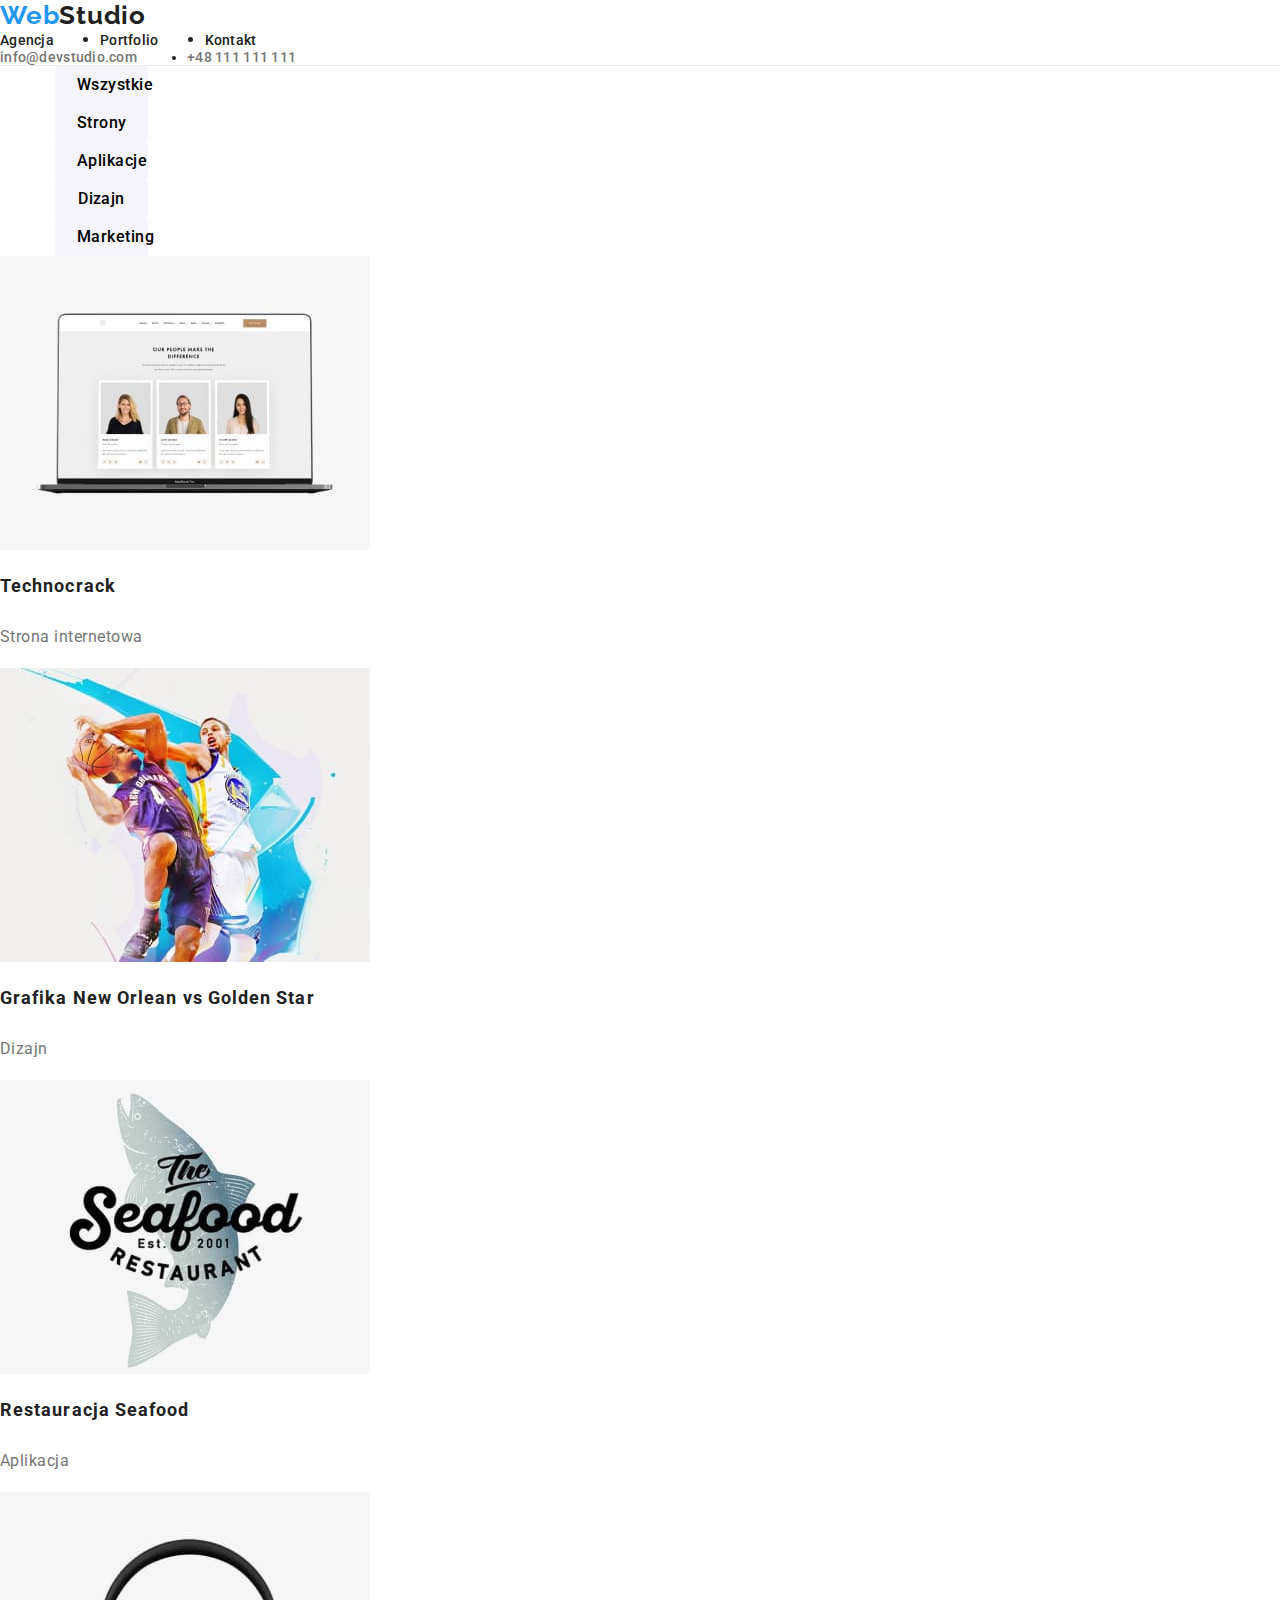
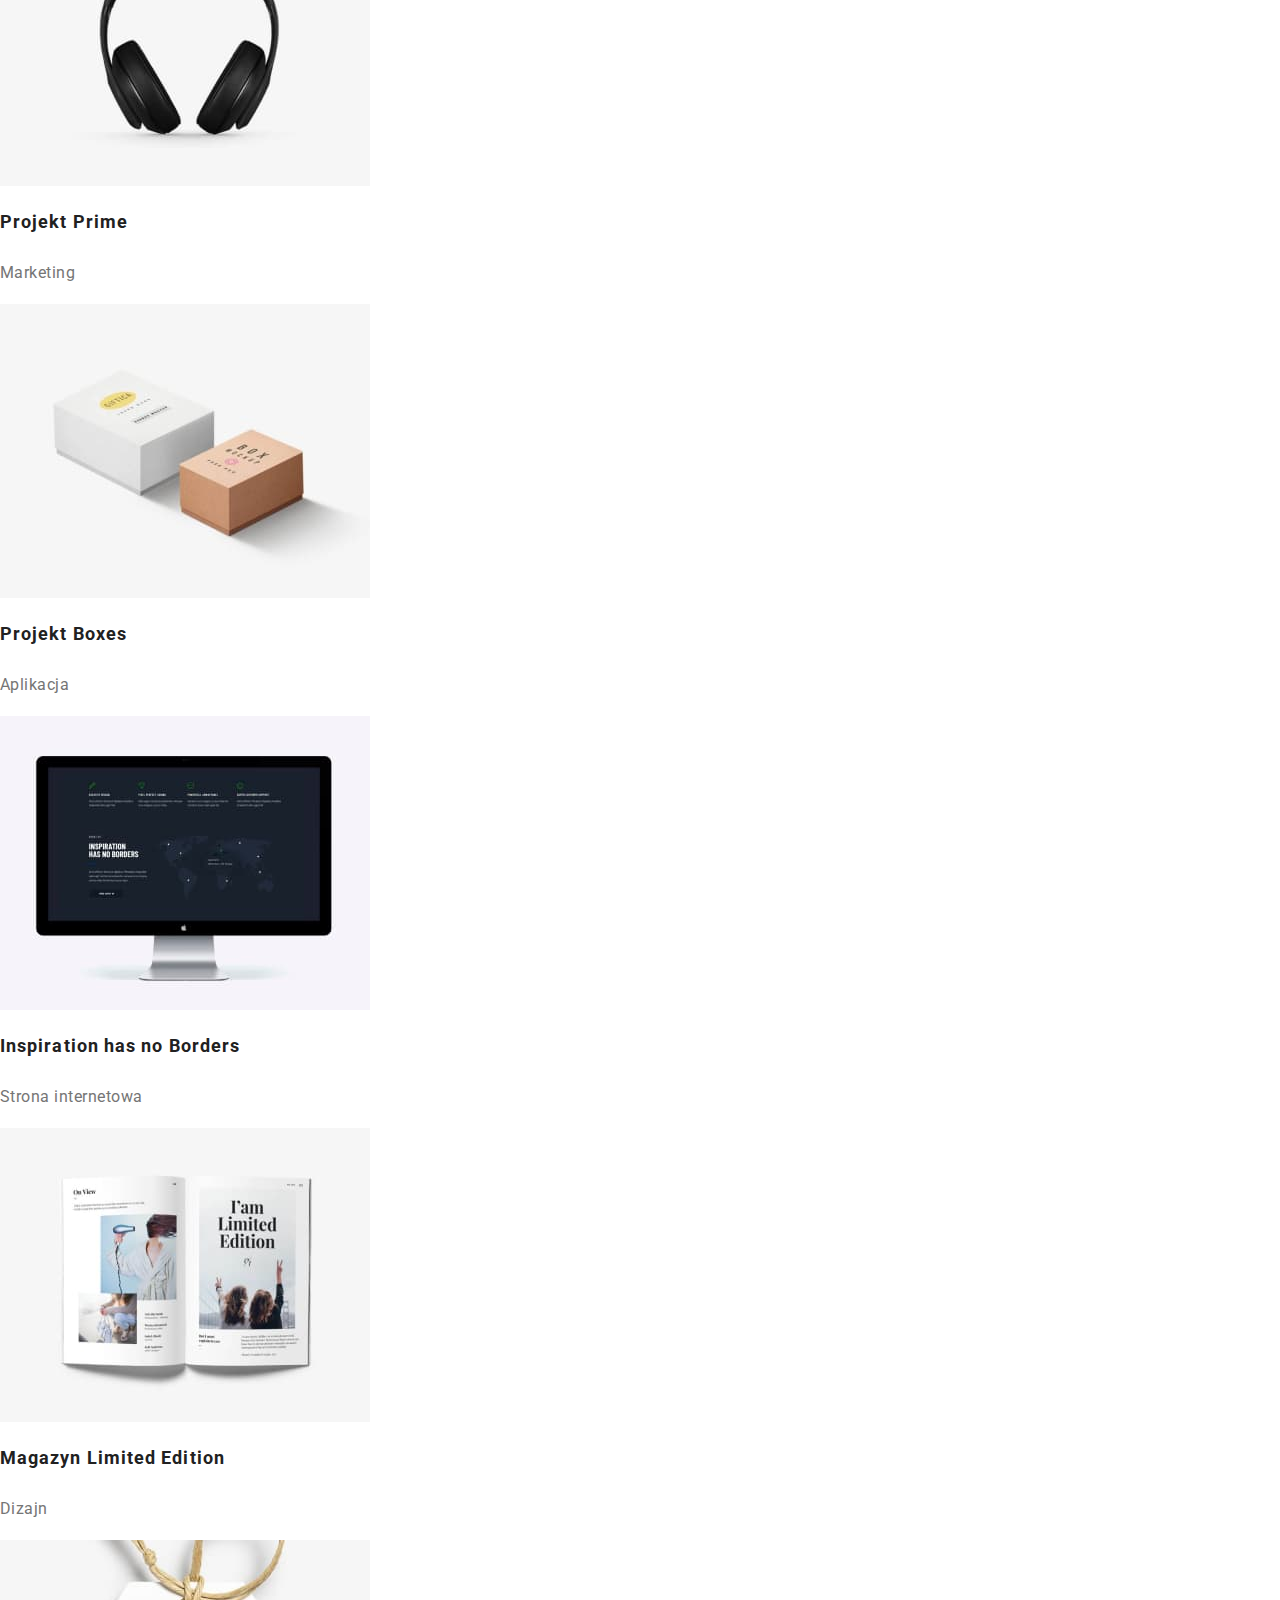
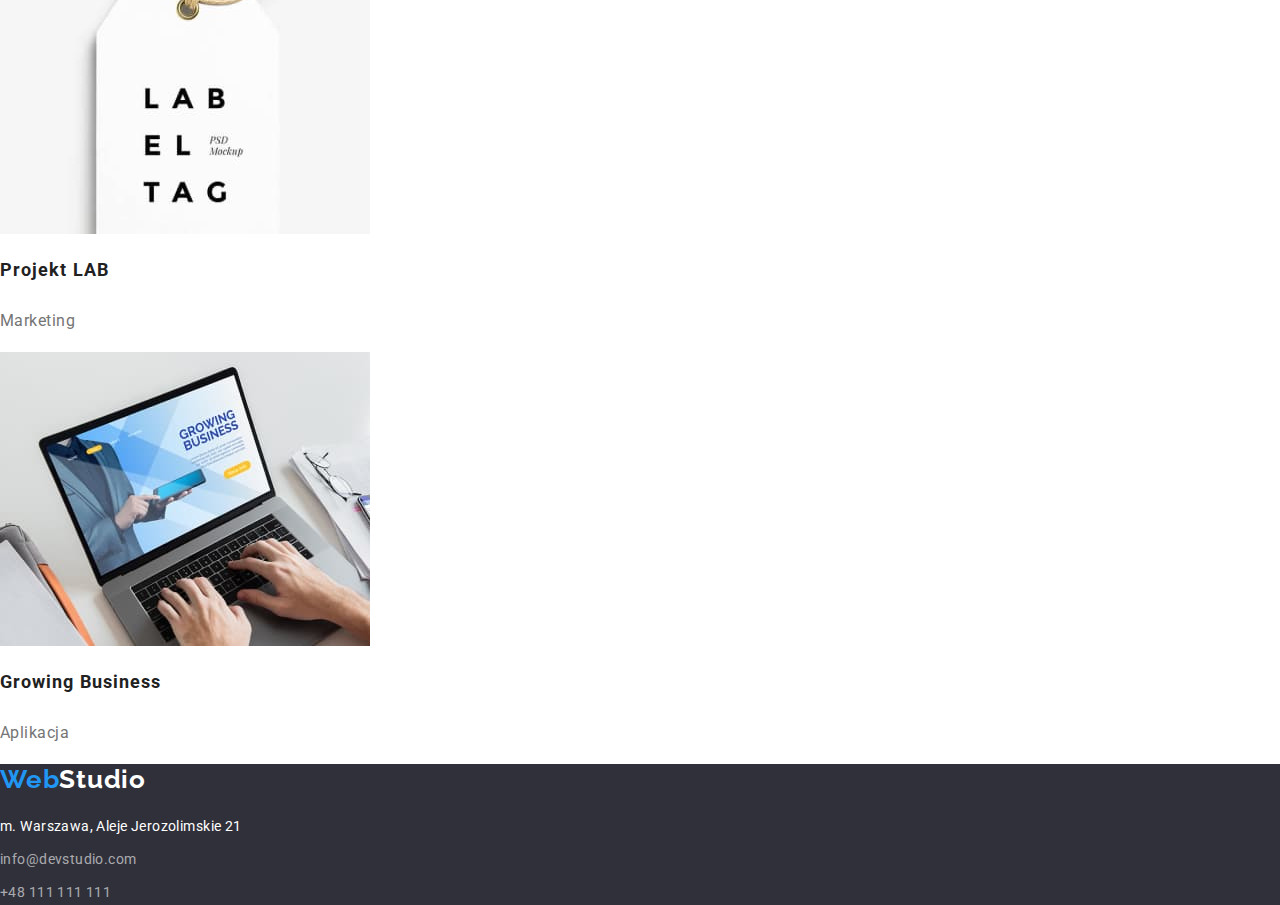
==== portfolio.html @ 971fdaae "Portfolio html i obrazki" ====
<!DOCTYPE html>
<html lang="en">
<head>
    <meta charset="UTF-8">
    <meta http-equiv="X-UA-Compatible" content="IE=edge">
    <meta name="viewport" content="width=device-width, initial-scale=1.0">
    <title>Document</title>
    <link rel="stylesheet" href="https://cdnjs.cloudflare.com/ajax/libs/modern-normalize/1.1.0/modern-normalize.min.css">
    <link rel="preconnect" href="https://fonts.googleapis.com">
    <link rel="preconnect" href="https://fonts.gstatic.com" crossorigin>
    <link href="https://fonts.googleapis.com/css2?family=Raleway:wght@700&family=Roboto:wght@400;500;700;900&display=swap" rel="stylesheet">
     <link rel="stylesheet" href="css/style.css">
</head>


<body>
    <header class="header">    
      <a class="navigation-logo" href="index.html"><span class="navigation-logo-color">Web</span>Studio</a>      
      <nav class="navigation">
        <ul class="navigation-list">
          <li class="navigation-list-item">
            <a class="navigation-list-link" href="#">Agencja</a>
          </li>
          <li class="navigation-list-item">
            <a class="navigation-list-link" href="portolio.html">Portfolio</a>
          </li>
          <li class="navigation-list-item">
            <a class="navigation-list-link" href="#">Kontakt</a>
          </li>
        </ul>
      </nav>
      <address class="address">
        <ul class="navigation-address">
          <li class="navigation-address-item">
            <a class="address-mail" href="mailto:info@devstudio.com">info@devstudio.com</a>
          </li>
          <li class="navigation-address-item">
            <a class="address-phone-number" href="tel:+48111111111">+48 111 111 111</a>
          </li>
        </ul>
      </address>  
      
    </header>

    <main>

    <section>
        <div class="filters-portfolio container">
            <ul class="filters-list-portfolio list">
                <li class="filters-list-item-portfolio"> <button class="model-btn-portfolio" type="button">Wszystkie</button></li>
                <li class="filters-list-item-portfolio"> <button class="model-btn-portfolio" type="button">Strony</button></li>
                <li class="filters-list-item-portfolio"> <button class="model-btn-portfolio" type="button">Aplikacje</button></li>
                <li class="filters-list-item-portfolio"> <button class="model-btn-portfolio" type="button">Dizajn</button></li>
                <li class="filters-list-item-portfolio"> <button class="model-btn-portfolio" type="button">Marketing</button></li>
                
            </ul>

        </div>
    </section>

    <section class="project">
        <ul class="project-list">
            <li class="project-list-item">
                <img class="project-list-img" src="images/image8.jpg" alt="Technocrack, Strona internetowa" width="370" height="294">
                <h3 class="third-header-project">Technocrack</h3>
                <p class="staff_p-project">Strona internetowa</p>
            </li>
            <li class="project-list-item">
                <img class="project-list-img" src="images/image9.jpg" alt="Grafika New Orlean vs Golden Star, Dizajn" width="370" height="294">
                <h3 class="third-header-project">Grafika New Orlean vs Golden Star</h3>
                <p class="staff_p-project">Dizajn</p>
            </li>
            <li class="project-list-item">
                <img class="project-list-img" src="images/image10.jpg" alt="Restauracja Seafood, Aplikacja" width="370" height="294">
                <h3 class="third-header-project">Restauracja Seafood</h3>
                <p class="staff_p-project">Aplikacja</p>
            </li>
            <li class="project-list-item">
                <img class="project-list-img" src="images/image11.jpg" alt="Projekt Prime, Marketing" width="370" height="294">
                <h3 class="third-header-project">Projekt Prime</h3>
                <p class="staff_p-project">Marketing</p>
            </li>
             <li class="project-list-item">
                <img class="project-list-img" src="images/image12.jpg" alt="Projekt Boxes, Aplikacja" width="370" height="294">
                <h3 class="third-header-project">Projekt Boxes</h3>
                <p class="staff_p-project">Aplikacja</p>
            </li>
            <li class="project-list-item">
                <img class="project-list-img" src="images/image13.jpg" alt="Inspiration has no Borders, Strona internetowa" width="370" height="294">
                <h3 class="third-header-project">Inspiration has no Borders</h3>
                <p class="staff_p-project">Strona internetowa</p>
            </li>
            <li class="project-list-item">
                <img class="project-list-img" src="images/image14.jpg" alt="Magazyn Limited Edition, Dizajn" width="370" height="294">
                <h3 class="third-header-project">Magazyn Limited Edition</h3>
                <p class="staff_p-project">Dizajn</p>
            </li>
            <li class="project-list-item">
                <img class="project-list-img" src="images/image15.jpg" alt="Projekt LAB, Marketing" width="370" height="294">
                <h3 class="third-header-project">Projekt LAB</h3>
                <p class="staff_p-project">Marketing</p>
            </li>
            <li class="project-list-item">
                <img class="project-list-img" src="images/image16.jpg" alt="Growing Business, Aplikacja" width="370" height="294">
                <h3 class="third-header-project">Growing Business</h3>
                <p class="staff_p-project">Aplikacja</p>
            </li>       
          
        </ul>
    </section>
    </main>
     <footer class="footer">
        <a class="navigation-logo-footer" href="index.html"><span class="navigation-logo-color">Web</span>Studio</a>
      <address class="footer_address">
        <ul class="footer_list">
          <li class="footer_list_item"><p class="footer-address">m. Warszawa, Aleje Jerozolimskie 21</p></li>
          <li class="footer_list_item"><a class="footer-mail" href="mailto:info@devstudio.com">info@devstudio.com</a></li>
          <li class="footer_list_item"><a class="footer-phone-number" href="tel:+48111111111">+48 111 111 111</a></li>
        <!-- </ul>
      </address>
      <h4 clas="navigation-advantages-h4"><b>DOŁĄCZ DO NAS</b></h4>
      <ul class="social-list">
         <li class="social-list-item"><a class="social-list-link" href="#"></a></li>
          <li class="social-list-item"><a class="social-list-link" href="#"></a></li>
          <li class="social-list-item"><a class="social-list-link" href="#"></a></li>
          <li class="social-list-item"><a class="social-list-link" href="#"></a></li>
        </ul> -->
    </footer>
    
    
</body>
</html>
---- css/style.css ----
:root{
    --font-family: 'Roboto', sans-serif;
    --secondary-font:'Raleway', sans-serif;
    --main-color: #2196F3;
    --family-color: #212121;
}

body{
   font-family: var(--font-family); 
   color: var(--family-color);
}

a {
    text-decoration: none;
}

h1,
h2,
h3,
h4,
h5,
h6{
    /* margin: 0;   */
    padding: 0;
}

ul{
    padding: 0;
    margin: 0;
}

p{
    padding: 0;
}

.list{
    list-style: none;
}

img{
    display: block;
}

.container{
    width: 1200px;
    padding: 0 15px;
    align-items: center;
    margin: 0 auto;
}

.section {
  padding-top: 94px;
  padding-bottom: 94px;
}

.section-footer{
    padding-top: 60px;
    padding-bottom: 60px;
}

/*================COMPONENTS================ */
.model-btn{
    font-weight: bold;
    font-size: 16px;
    line-height: 1.875;
    margin: 0 auto;
    display: block;
    

    /* identical to box height, or 187% */
    align-items: center;
    text-align: center;
    letter-spacing: 0.06em;
    cursor: pointer;
    

    color: #FFFFFF;
    font-family:var(--font-family);
    /* position: absolute; */
    width: 200px;
    height: 50px;
    left: 700px;
    top: 430px;
    

    background: #2196F3;
    box-shadow: 0px 4px 4px rgba(0, 0, 0, 0.15);
    border-radius: 4px;
    border: 0;


}

.secondary-header{
    font-style: normal;
    font-weight: bold;
    font-size: 36px;
    line-height: 1.666;
    text-align: center;
    letter-spacing: 0.03em;
    
}

/*================END COMPONENTS================ */


/*================HEADER================ */

.header {
  border-bottom: 1px solid #ececec;
}

.header .container{
    display: flex;
    align-items: center;
    padding-top: 32px;
    padding-bottom: 32px;
}


.navigation-logo{
   margin-right: 93px;
   font-family: var( --secondary-font);
}

.navigation-list,
.navigation-advantages-list {
    display: flex;
    align-items: center;
}

.navigation-list-item:not(:last-child) {
    margin-right: 46px;
}

.navigation-address{
    display: flex;
    align-items: center;
}

 .header .address{
    margin-left: auto;
}

.address-mail{
    margin-right: 50px;
}

.navigation-advantages-item:not(:last-child){
    margin-right: 30px;
    top: 93px;
}

.navigation-advantages-item{
    top: 774px;
}

.navigation-logo,
.navigation-logo-footer {     
    font-style: normal;
    font-weight: bold;
    font-size: 26px;
    line-height: 1.192;    
    /* identical to box height */
    letter-spacing: 0.03em; 
    
}
.navigation-logo{
  color: var(--family-color);    
}

.navigation-logo-color{
    color: var(--main-color);
}

.navigation-list-link,
.address{    
    font-weight: 500;
    font-size: 14px;
    line-height: 1.143;
    letter-spacing: 0.02em;  
    color:#212121 
}


.navigation-list-link:hover,
.navigation-list-link:focus,
.address-mail:hover,
.address-mail:focus,
.address-phone-number:hover,
.address-phone-number:focus,
.footer-mail:hover,
.footer-mail:focus,
.footer-phone-number:hover,
.footer-phone-number:focus{
    color:var(--main-color);
}

.address{
    font-style: normal;      
}
.address-mail,
.address-phone-number{
    color: #757575;
}


/*================END HEADER================ */

/*================BUTTON================ */


.button-content h1{
font-style: normal;
font-weight: 900;
font-size: 44px;
line-height: 1.364;

/* or 136% */
text-align: center;
letter-spacing: 0.06em;
/* width: 46.5rem; */
/* text-transform: uppercase; */
color: #FFFFFF;
width: 696px;
height: 120px;
left: 452px;
top: 280px;

margin-right: auto;
margin-left: auto;
 
}

.button {
 background :#2F303A;
  height: 37.5rem;
  display: flex;
  align-items: center;
}

/*================END BUTTON================ */

/*================NASZE ATUTY================ */

.what-we-do .secondary-header{
    margin-bottom: 50px;
    margin-top: 0;
}

.what-we-do-list{
    display: flex;
    justify-content: space-between;
}

.navigation-advantages-h4{    
    font-style: normal;
    font-weight: bold;
    font-size: 14px;
    line-height: 1.43;
    letter-spacing: 0.03em;
    text-transform: uppercase;
    left: 215px;
top: 774px;
    

}
.navigation-advantages-p{    
    font-style: normal;
    font-weight: normal;
    font-size: 14px;
    line-height: 1.714;
    /* or 171% */
    letter-spacing: 0.03em;
    color: #757575;
    
}

/*================END NASZE ATUTY================ */

/*================STAFF================ */

.staff .secondary-header{
    margin-bottom: 50px;
    margin-top: 0;
}

.staff-list{
    display: flex;
    justify-content: space-between;
}

.third-header{
    margin-top: 30px;
    margin-bottom: 10px;
}

.staff_p{
    margin: 0;
}

.third-header{   
    font-style: normal;
    font-weight: 500;
    font-size: 16px;
    line-height: 1.187;
}
.staff{
   background: #F5F4FA;
}

.staff_p{   
    font-style: normal;
    font-weight: normal;
    font-size: 16px;
    line-height: 1.187;

    color: rgba(117, 117, 117, 0.63);
    
}
/*================END STAFF================ */

/*================FOOTER================ */
.navigation-logo-footer{
    margin-top: 60px;
}

.footer-address{
    margin-top: 20px;
    margin-bottom: 9px;
}

.footer_list_item:not(:last-child){
    margin-bottom: 9px;
}

.footer{
    background: #2F303A;
}

.footer_list{    
    font-style: normal;
    font-weight: normal;
    font-size: 14px;
    line-height: 1.714;
    /* or 171% */
    letter-spacing: 0.03em;
      
}
.footer-address{
    color: #FFFFFF;
} 
 
.navigation-logo-footer{
    font-family: var(--secondary-font);
}

 .footer-mail,
.footer-phone-number{
color: rgba(255, 255, 255, 0.6);
}

/*================END FOOTER================ */

/*================PORTFOLIO================ */
.navigation-logo-footer{
  color: #FFFFFF;  
}


.third-header-project{    
    font-style: normal;
    font-weight: bold;
    font-size: 18px;
    line-height: 2;

    /* identical to box height, or 200% */
    letter-spacing: 0.06em;
}

.staff_p-project{
    font-style: normal;
    font-weight: normal;
    font-size: 16px;
    line-height: 1.875;

    /* identical to box height, or 187% */
    letter-spacing: 0.03em;
    color: #757575;
}


.model-btn-portfolio{
    width: 93px;
    height: 38px;
    left: 639px;
    top: 174px;

    background: #F5F4FA;
    border-radius: 4px;


    font-family:var(--font-family);
    font-style: normal;
    font-weight: 500;
    font-size: 16px;
    line-height: 1.625;

    /* identical to box height, or 162% */
    text-align: center;
    letter-spacing: 0.03em;
    cursor: pointer;
    border: 0;
    padding: 6px 22px;
}



.model-btn-portfolio:hover,
.model-btn-portfolio:focus{
    background: #2196F3;
    /* shadow-middle */
    box-shadow: 0px 3px 1px rgba(0, 0, 0, 0.1), 0px 1px 2px rgba(0, 0, 0, 0.08), 0px 2px 2px rgba(0, 0, 0, 0.12);
    border-radius: 4px;
    font-style: normal;
    font-weight: 500;
    font-size: 16px;
    line-height: 1.625px;

    /* identical to box height, or 162% */
    text-align: center;
    letter-spacing: 0.03em;

    color: #FFFFFF;
}
/*================END PORTFOLIO================ */
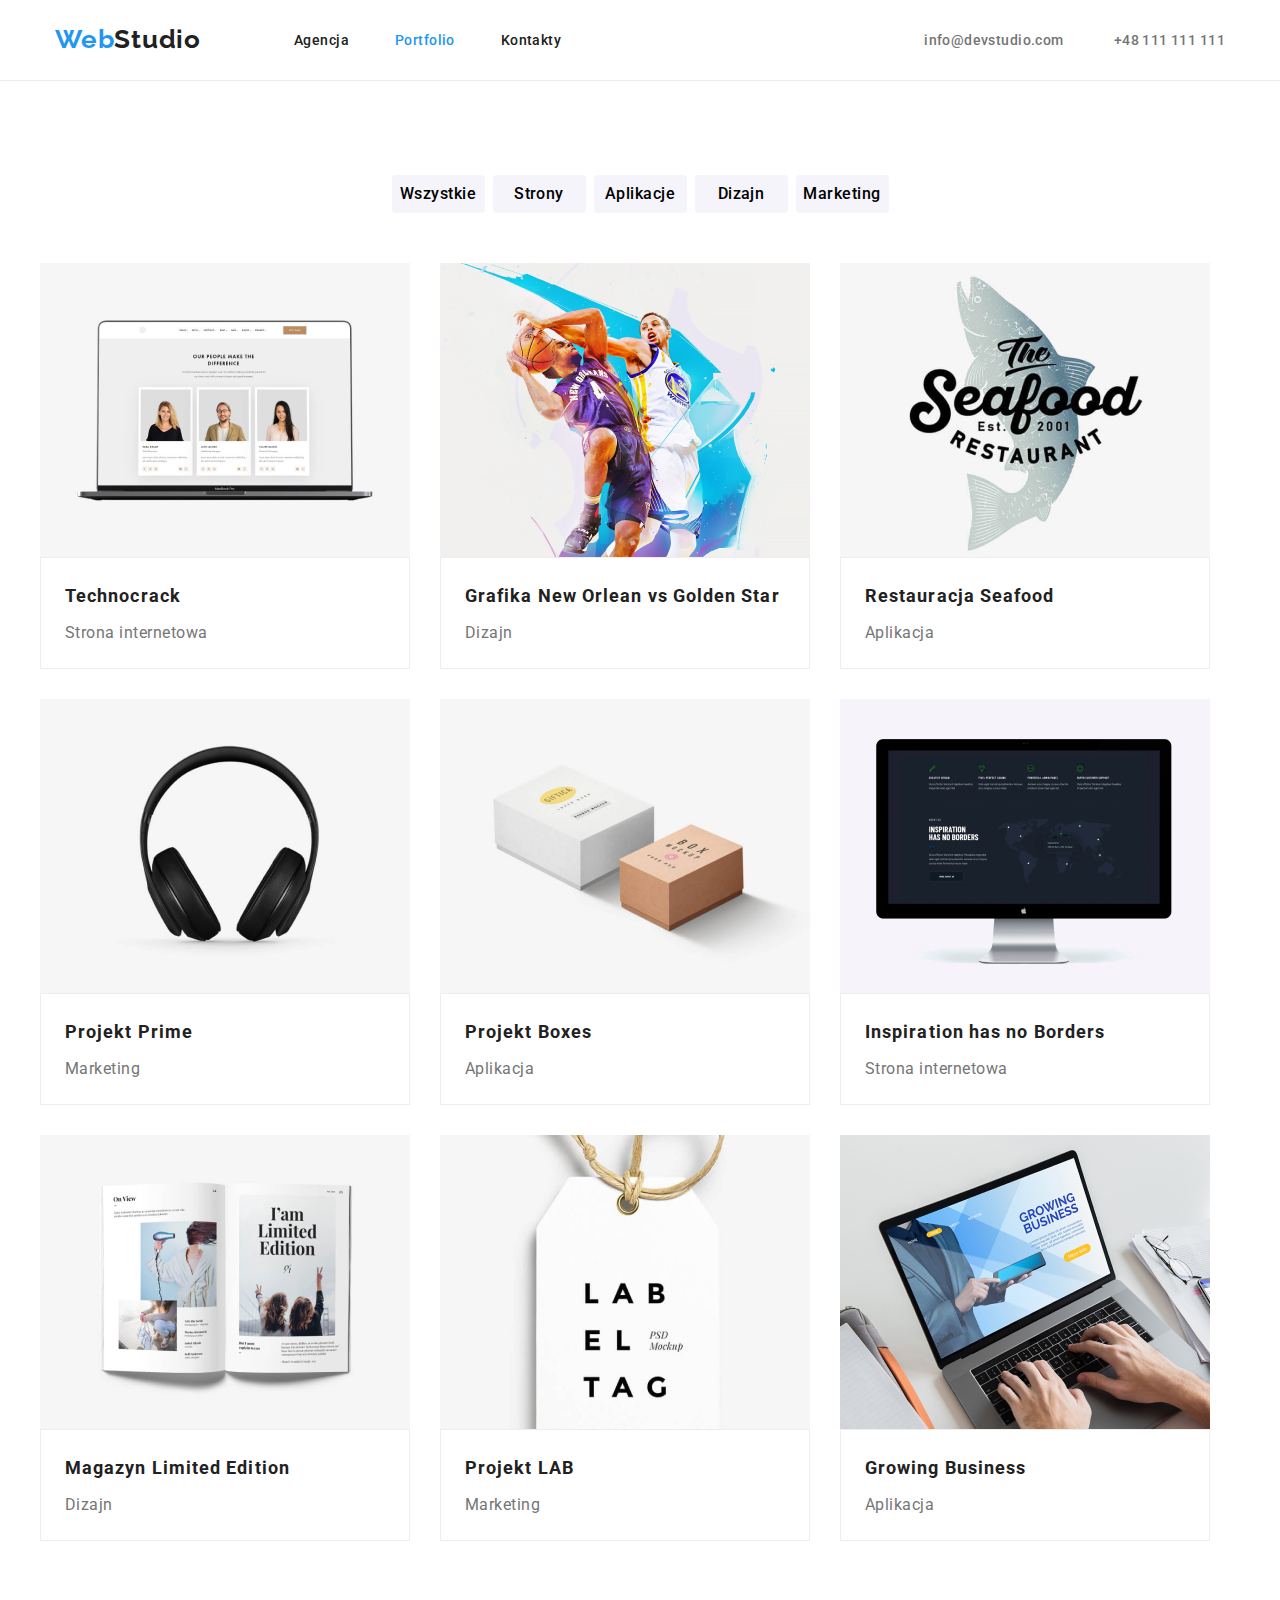
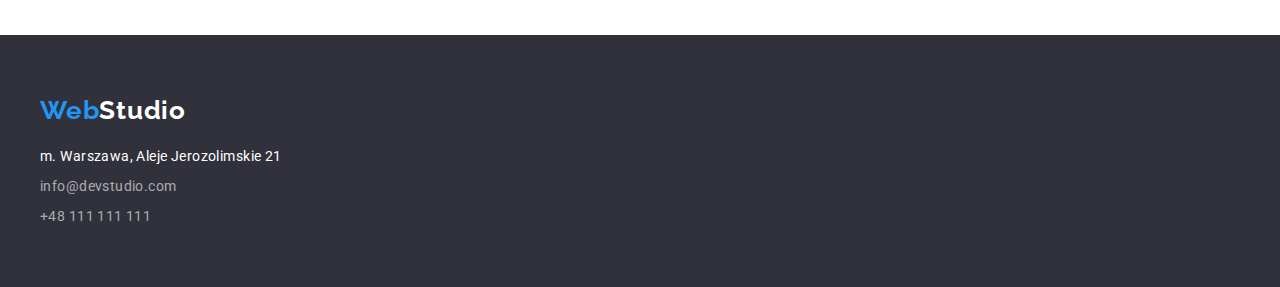
==== commit af2b6d32: "zmianny css" ====
--- a/portfolio.html
+++ b/portfolio.html
@@ -1,132 +1,172 @@
 <!DOCTYPE html>
 <html lang="en">
-<head>
-    <meta charset="UTF-8">
-    <meta http-equiv="X-UA-Compatible" content="IE=edge">
-    <meta name="viewport" content="width=device-width, initial-scale=1.0">
-    <title>Document</title>
-    <link rel="stylesheet" href="https://cdnjs.cloudflare.com/ajax/libs/modern-normalize/1.1.0/modern-normalize.min.css">
-    <link rel="preconnect" href="https://fonts.googleapis.com">
-    <link rel="preconnect" href="https://fonts.gstatic.com" crossorigin>
-    <link href="https://fonts.googleapis.com/css2?family=Raleway:wght@700&family=Roboto:wght@400;500;700;900&display=swap" rel="stylesheet">
-     <link rel="stylesheet" href="css/style.css">
-</head>
+  <head>
+    <meta charset="UTF-8" />
+    <meta http-equiv="X-UA-Compatible" content="IE=edge" />
+    <meta name="viewport" content="width=device-width, initial-scale=1.0" />
+    <title>Portfolio</title>
+    <link rel="preconnect" href="https://fonts.googleapis.com" />
+    <link rel="preconnect" href="https://fonts.gstatic.com" crossorigin />
+    <link
+      href="https://fonts.googleapis.com/css2?family=Raleway:wght@700&family=Roboto:wght@400;500;700;900&display=swap"
+      rel="stylesheet"
+    />
+    <link
+      rel="stylesheet"
+      href="https://cdnjs.cloudflare.com/ajax/libs/modern-normalize/1.0.0/modern-normalize.min.css"
+    />
+    <link rel="stylesheet" href="./css/styles.css" />
+  </head>
+  <body>
+    <!---------------------------------------------header---------------------->
+    <header class="header portfolio-header">
+      <div class="container">
+        <nav class="nav">
+          <a class="logo" href="index.html"><span class="logo-color">Web</span>Studio</a>
+          <ul class="list nav-list">
+            <li><a class="link nav-link" href="index.html">Agencja</a></li>
+            <li><a class="link nav-link active-link" href="portfolio.html">Portfolio</a></li>
+            <li><a class="link nav-link" href="">Kontakty</a></li>
+          </ul>
+        </nav>
+        <a class="link nav-mail" href="mailto:info@devstudio.com">info@devstudio.com</a>
+        <a class="link nav-tel" href="tel:+48111111111">+48 111 111 111</a>
+      </div>
+    </header>
+    <!-------------------------------------------------main---------------------->
+    <main>
+      <div class="container">
+        <div class="filter">
+          <ul class="list filter-list">
+            <li><button class="button" type="button">Wszystkie</button></li>
+            <li><button class="button" type="button">Strony</button></li>
+            <li><button class="button" type="button">Aplikacje</button></li>
+            <li><button class="button" type="button">Dizajn</button></li>
+            <li><button class="button" type="button">Marketing</button></li>
+          </ul>
+        </div>
 
-
-<body>
-    <header class="header">    
-      <a class="navigation-logo" href="index.html"><span class="navigation-logo-color">Web</span>Studio</a>      
-      <nav class="navigation">
-        <ul class="navigation-list">
-          <li class="navigation-list-item">
-            <a class="navigation-list-link" href="#">Agencja</a>
-          </li>
-          <li class="navigation-list-item">
-            <a class="navigation-list-link" href="portolio.html">Portfolio</a>
-          </li>
-          <li class="navigation-list-item">
-            <a class="navigation-list-link" href="#">Kontakt</a>
-          </li>
-        </ul>
-      </nav>
-      <address class="address">
-        <ul class="navigation-address">
-          <li class="navigation-address-item">
-            <a class="address-mail" href="mailto:info@devstudio.com">info@devstudio.com</a>
-          </li>
-          <li class="navigation-address-item">
-            <a class="address-phone-number" href="tel:+48111111111">+48 111 111 111</a>
-          </li>
-        </ul>
-      </address>  
-      
-    </header>
-
-    <main>
-
-    <section>
-        <div class="filters-portfolio container">
-            <ul class="filters-list-portfolio list">
-                <li class="filters-list-item-portfolio"> <button class="model-btn-portfolio" type="button">Wszystkie</button></li>
-                <li class="filters-list-item-portfolio"> <button class="model-btn-portfolio" type="button">Strony</button></li>
-                <li class="filters-list-item-portfolio"> <button class="model-btn-portfolio" type="button">Aplikacje</button></li>
-                <li class="filters-list-item-portfolio"> <button class="model-btn-portfolio" type="button">Dizajn</button></li>
-                <li class="filters-list-item-portfolio"> <button class="model-btn-portfolio" type="button">Marketing</button></li>
-                
-            </ul>
-
-        </div>
-    </section>
-
-    <section class="project">
-        <ul class="project-list">
-            <li class="project-list-item">
-                <img class="project-list-img" src="images/image8.jpg" alt="Technocrack, Strona internetowa" width="370" height="294">
-                <h3 class="third-header-project">Technocrack</h3>
-                <p class="staff_p-project">Strona internetowa</p>
+        <section class="my-projects">
+          <ul class="list my-projects-list">
+            <li>
+              <img src="./images/portfolio1.jpg" alt="laptop" width="370" height="294" />
+              <div class="projects-border-container">
+                <h4 class="project-name">Technocrack</h4>
+                <p class="category">Strona internetowa</p>
+              </div>
             </li>
-            <li class="project-list-item">
-                <img class="project-list-img" src="images/image9.jpg" alt="Grafika New Orlean vs Golden Star, Dizajn" width="370" height="294">
-                <h3 class="third-header-project">Grafika New Orlean vs Golden Star</h3>
-                <p class="staff_p-project">Dizajn</p>
+            <li>
+              <img
+                src="./images/portfolio2.jpg"
+                alt=" two basket players"
+                width="370"
+                height="294"
+              />
+              <div class="projects-border-container">
+                <h4 class="project-name">Grafika New Orlean vs Golden Star</h4>
+                <p class="category">Dizajn</p>
+              </div>
             </li>
-            <li class="project-list-item">
-                <img class="project-list-img" src="images/image10.jpg" alt="Restauracja Seafood, Aplikacja" width="370" height="294">
-                <h3 class="third-header-project">Restauracja Seafood</h3>
-                <p class="staff_p-project">Aplikacja</p>
+            <li>
+              <img
+                src="./images/portfolio3.jpg"
+                alt="fish - Seafood restaurant logo"
+                width="370"
+                height="294"
+              />
+              <div class="projects-border-container">
+                <h4 class="project-name">Restauracja Seafood</h4>
+                <p class="category">Aplikacja</p>
+              </div>
             </li>
-            <li class="project-list-item">
-                <img class="project-list-img" src="images/image11.jpg" alt="Projekt Prime, Marketing" width="370" height="294">
-                <h3 class="third-header-project">Projekt Prime</h3>
-                <p class="staff_p-project">Marketing</p>
+            <li>
+              <a class="link" href=""
+                ><img
+                  src="./images/portfolio4.jpg"
+                  alt=" black wireless headphones"
+                  width="370"
+                  height="294"
+              /></a>
+              <div class="projects-border-container">
+                <h4 class="project-name">Projekt Prime</h4>
+                <p class="category">Marketing</p>
+              </div>
             </li>
-             <li class="project-list-item">
-                <img class="project-list-img" src="images/image12.jpg" alt="Projekt Boxes, Aplikacja" width="370" height="294">
-                <h3 class="third-header-project">Projekt Boxes</h3>
-                <p class="staff_p-project">Aplikacja</p>
+            <li>
+              <a class="link" href=""
+                ><img
+                  src="./images/portfolio5.jpg"
+                  alt="two small boxes, white and brown"
+                  width="370"
+                  height="294"
+              /></a>
+              <div class="projects-border-container">
+                <h4 class="project-name">Projekt Boxes</h4>
+                <p class="category">Aplikacja</p>
+              </div>
             </li>
-            <li class="project-list-item">
-                <img class="project-list-img" src="images/image13.jpg" alt="Inspiration has no Borders, Strona internetowa" width="370" height="294">
-                <h3 class="third-header-project">Inspiration has no Borders</h3>
-                <p class="staff_p-project">Strona internetowa</p>
+            <li>
+              <a class="link" href=""
+                ><img src="./images/portfolio6.jpg" alt="computer monitor" width="370" height="294"
+              /></a>
+              <div class="projects-border-container">
+                <h4 class="project-name">Inspiration has no Borders</h4>
+                <p class="category">Strona internetowa</p>
+              </div>
             </li>
-            <li class="project-list-item">
-                <img class="project-list-img" src="images/image14.jpg" alt="Magazyn Limited Edition, Dizajn" width="370" height="294">
-                <h3 class="third-header-project">Magazyn Limited Edition</h3>
-                <p class="staff_p-project">Dizajn</p>
+            <li>
+              <a class="link" href=""
+                ><img
+                  src="./images/portfolio7.jpg"
+                  alt="open Limited Edition magazine"
+                  width="370"
+                  height="294"
+              /></a>
+              <div class="projects-border-container">
+                <h4 class="project-name">Magazyn Limited Edition</h4>
+                <p class="category">Dizajn</p>
+              </div>
             </li>
-            <li class="project-list-item">
-                <img class="project-list-img" src="images/image15.jpg" alt="Projekt LAB, Marketing" width="370" height="294">
-                <h3 class="third-header-project">Projekt LAB</h3>
-                <p class="staff_p-project">Marketing</p>
+            <li>
+              <a class="link" href=""
+                ><img src="./images/portfolio8.jpg" alt="tie-on tag" width="370" height="294"
+              /></a>
+              <div class="projects-border-container">
+                <h4 class="project-name">Projekt LAB</h4>
+                <p class="category">Marketing</p>
+              </div>
             </li>
-            <li class="project-list-item">
-                <img class="project-list-img" src="images/image16.jpg" alt="Growing Business, Aplikacja" width="370" height="294">
-                <h3 class="third-header-project">Growing Business</h3>
-                <p class="staff_p-project">Aplikacja</p>
-            </li>       
-          
-        </ul>
-    </section>
+            <li>
+              <a class="link" href=""
+                ><img
+                  src="./images/portfolio9.jpg"
+                  alt="laptop with someone's hands"
+                  width="370"
+                  height="294"
+              /></a>
+              <div class="projects-border-container">
+                <h4 class="project-name">Growing Business</h4>
+                <p class="category">Aplikacja</p>
+              </div>
+            </li>
+          </ul>
+        </section>
+      </div>
     </main>
-     <footer class="footer">
-        <a class="navigation-logo-footer" href="index.html"><span class="navigation-logo-color">Web</span>Studio</a>
-      <address class="footer_address">
-        <ul class="footer_list">
-          <li class="footer_list_item"><p class="footer-address">m. Warszawa, Aleje Jerozolimskie 21</p></li>
-          <li class="footer_list_item"><a class="footer-mail" href="mailto:info@devstudio.com">info@devstudio.com</a></li>
-          <li class="footer_list_item"><a class="footer-phone-number" href="tel:+48111111111">+48 111 111 111</a></li>
-        <!-- </ul>
-      </address>
-      <h4 clas="navigation-advantages-h4"><b>DOŁĄCZ DO NAS</b></h4>
-      <ul class="social-list">
-         <li class="social-list-item"><a class="social-list-link" href="#"></a></li>
-          <li class="social-list-item"><a class="social-list-link" href="#"></a></li>
-          <li class="social-list-item"><a class="social-list-link" href="#"></a></li>
-          <li class="social-list-item"><a class="social-list-link" href="#"></a></li>
-        </ul> -->
+    <!---------------------------------------------footer---------------------->
+    <footer class="footer">
+      <div class="container">
+        <a class="logo footer-logo" href=""><span class="logo-color">Web</span>Studio</a>
+        <address class="address">
+          <ul class="list address-list">
+            <li>m. Warszawa, Aleje Jerozolimskie 21</li>
+            <li>
+              <a class="link" href="mailto:info@devstudio.com">info@devstudio.com</a>
+            </li>
+            <li><a class="link" href="tel:+48111111111">+48 111 111 111</a></li>
+          </ul>
+        </address>
+      </div>
     </footer>
-    
-    
-</body>
-</html>+  </body>
+</html>
--- a/css/styles.css
+++ b/css/styles.css
@@ -0,0 +1,377 @@
+:root {
+  --background-header: #ffffff;
+  --background-team: #f5f4fa;
+  --background-dark: hsl(235, 10%, 21%);
+  --background-button: #f5f4fa;
+  --active: #2196f3;
+  --font-color-main: hsla(0, 0%, 13%, 1);
+  --font-color-second: #757575;
+  --font-color-light: #ffffff;
+  --font-color-light-opacity: rgba(255, 255, 255, 0.6);
+  --main-font: 'Roboto', sans-serif;
+  --second-font: 'Raleway', sans-serif;
+  --ls-font14px: 0.03em;
+  --portfolio-header-border-bottom: #ececec;
+  --portfolio-projects-list-item-border-color: #eeeeee;
+}
+h1,
+h2,
+h3,
+h4,
+h5,
+h6 {
+  margin: 0;
+  padding: 0;
+}
+p {
+  margin: 0;
+  padding: 0;
+}
+ul,
+ol {
+  margin: 0;
+  padding: 0;
+}
+
+.container {
+  width: 1200px;
+  margin: 0 auto;
+}
+body {
+  font-family: var(--main-font);
+  color: var(--font-color-main);
+  text-decoration: none;
+  /* width: 1600px; */
+}
+
+.title,
+.footer {
+  background-color: var(--background-dark);
+}
+
+.list {
+  list-style: none;
+}
+.link {
+  text-decoration: none;
+}
+.logo-color {
+  color: var(--active);
+}
+
+/* --------------------------------------------------- header  ---------------------------*/
+.header {
+  background-color: var(--background-header);
+}
+
+.portfolio-header {
+  border-bottom: 1px solid var(--portfolio-header-border-bottom);
+}
+.header .container {
+  display: flex;
+  align-items: center;
+  padding: 0 15px;
+  margin: 0 auto;
+  padding-top: 24px;
+  padding-bottom: 25px;
+}
+
+.nav-list {
+  display: flex;
+  align-items: center;
+}
+
+.nav {
+  display: flex;
+  align-items: center;
+}
+
+.nav .logo {
+  margin-right: 93px;
+}
+.nav-list > li:not(:last-child) {
+  margin-right: 46px;
+}
+
+.nav-mail {
+  margin-left: auto;
+}
+.nav-tel {
+  margin-left: 50px;
+}
+
+.nav,
+.header > .container > a {
+  font-weight: 500;
+  font-size: 14px;
+  line-height: 1.142;
+  letter-spacing: var(--ls-font14px);
+}
+
+.header > .container > a {
+  color: var(--font-color-second);
+}
+
+.logo {
+  text-decoration: none;
+  font-family: var(--second-font);
+  color: var(--font-color-main);
+  font-weight: 700;
+  font-size: 26px;
+  line-height: 1.192;
+  letter-spacing: 0.03em;
+}
+.nav-link {
+  color: var(--font-color-main);
+}
+
+.active-link,
+.link:hover,
+.link:focus {
+  color: var(--active);
+}
+
+/* -------------------------------- footer ----------------------------- */
+.footer > .container > .logo {
+  color: var(--font-color-light);
+}
+
+.footer > .container {
+  margin: 0 auto;
+  padding: 60px 0 60px 0;
+}
+
+.address {
+  padding-top: 20px;
+}
+
+.address,
+.address a {
+  color: var(--font-color-light-opacity);
+  font-size: 14px;
+  line-height: 1.5;
+  font-style: normal;
+  letter-spacing: var(--ls-font14px);
+}
+
+.address-list > :not(:last-child) {
+  padding-bottom: 9px;
+}
+.address,
+.list + li {
+  color: var(--font-color-light);
+}
+
+/* ------------------------------- main --------------------------------------- */
+.title {
+  padding-bottom: 200px;
+}
+
+.title > .container {
+  margin: 0 auto;
+}
+
+.main-title {
+  font-weight: 900;
+  font-size: 44px;
+  line-height: 1.363;
+  text-align: center;
+  letter-spacing: 0.06em;
+  text-transform: uppercase;
+  color: var(--font-color-light);
+  padding: 200px 0 30px 0;
+  margin: 0 auto;
+  display: flex;
+  justify-content: center;
+  width: 696px;
+}
+
+.button-order {
+  background-color: var(--active);
+  color: var(--font-color-light);
+  box-shadow: 0px 4px 4px rgba(0, 0, 0, 0.15);
+  border:none;
+  border-radius: 4px;
+  font-weight: bold;
+  font-size: 16px;
+  line-height: 1.875;
+  text-align: center;
+  letter-spacing: 0.06em;
+  cursor: pointer;
+  display: flex;
+  align-items: center;
+  padding: 8px 40px;
+  margin: 0 auto;
+}
+
+.advantages {
+  display: flex;
+  justify-content: center;
+  align-items: center;
+}
+.advantages > .container {
+  padding: 94px 0;
+}
+
+.advantages-list > :not(:last-child) {
+  margin-right: 30px;
+}
+
+.our-team {
+  background-color: var(--background-team);
+  padding: 94px 0;
+  display: flex;
+  justify-content: center;
+}
+
+.advantages p {
+  font-size: 14px;
+  line-height: 1.5;
+  letter-spacing: var(--ls-font14px);
+  color: var(--font-color-second);
+}
+.advantages-list {
+  display: flex;
+}
+
+.advantages-article-title {
+  font-weight: bold;
+  font-size: 14px;
+  line-height: 1.142;
+  letter-spacing: var(--ls-font14px);
+  text-transform: uppercase;
+  padding-bottom: 10px;
+}
+
+.second-title {
+  font-weight: bold;
+  font-size: 36px;
+  line-height: 1.166;
+  text-align: center;
+  letter-spacing: 0.03em;
+}
+
+.activity {
+  display: flex;
+  justify-content: center;
+}
+.activity-list {
+  display: flex;
+  justify-content: center;
+  padding-top: 50px;
+}
+
+.activity-list > :not(:last-child) {
+  margin-right: 30px;
+}
+
+.activity > .container {
+  padding-bottom: 94px;
+}
+
+.our-team-list {
+  display: flex;
+  padding-top: 50px;
+}
+
+.our-team-list > :not(:last-child) {
+  margin-right: 30px;
+}
+
+.team-card {
+  width: 270px;
+  height: 368px;
+  text-align: center;
+  font-size: 16px;
+  line-height: 1.187;
+  letter-spacing: 0.03em;
+  box-shadow: 0px 1px 3px rgba(0, 0, 0, 0.12), 0px 1px 1px rgba(0, 0, 0, 0.14),
+    0px 2px 1px rgba(0, 0, 0, 0.2);
+  border-radius: 0px 0px 4px 4px;
+}
+
+.name {
+  font-weight: 500;
+  padding: 30px 0 10px 0;
+}
+
+.job {
+  color: var(--font-color-second);
+  padding-bottom: 30px;
+}
+
+/* -------------------------------portfolio main --------------------------------------- */
+.filter {
+  padding: 94px 0 50px 0;
+}
+
+.filter-list {
+  display: flex;
+  justify-content: center;
+}
+
+.filter-list > :not(:last-child) {
+  margin-right: 8px;
+}
+
+.button {
+  border: none;
+  border-radius: 4px;
+  background-color: var(--background-button);
+  width: 93px;
+  height: 38px;
+  font-weight: 500;
+  font-size: 16px;
+  line-height: 1.625;
+  text-align: center;
+  letter-spacing: 0.03em;
+  cursor: pointer;
+}
+
+.button:hover,
+.button:focus {
+  background-color: var(--active);
+  color: var(--font-color-light);
+  box-shadow: 0px 3px 1px rgba(0, 0, 0, 0.1), 0px 1px 2px rgba(0, 0, 0, 0.08),
+    0px 2px 2px rgba(0, 0, 0, 0.12);
+}
+.button:active {
+  background-color: var(--active);
+  color: var(--font-color-light);
+}
+
+.my-projects {
+  padding-bottom: 94px;
+}
+.my-projects-list {
+  display: flex;
+  flex-wrap: wrap;
+}
+.projects-border-container {
+  border: 1px solid var(--portfolio-projects-list-item-border-color);
+}
+.my-projects-list > :not(:nth-child(3n + 3)) {
+  margin-right: 30px;
+}
+.my-projects-list > :nth-child(-n + 6) {
+  margin-bottom: 30px;
+}
+.my-projects-list img {
+  display: block;
+}
+
+.project-name {
+  font-weight: 700;
+  font-size: 18px;
+  line-height: 2;
+  letter-spacing: 0.06em;
+  padding: 20px 24px 4px 24px;
+}
+
+.category {
+  font-size: 16px;
+  line-height: 1.875;
+  letter-spacing: 0.03em;
+  color: var(--font-color-second);
+  padding: 0 24px 20px 24px;
+}
